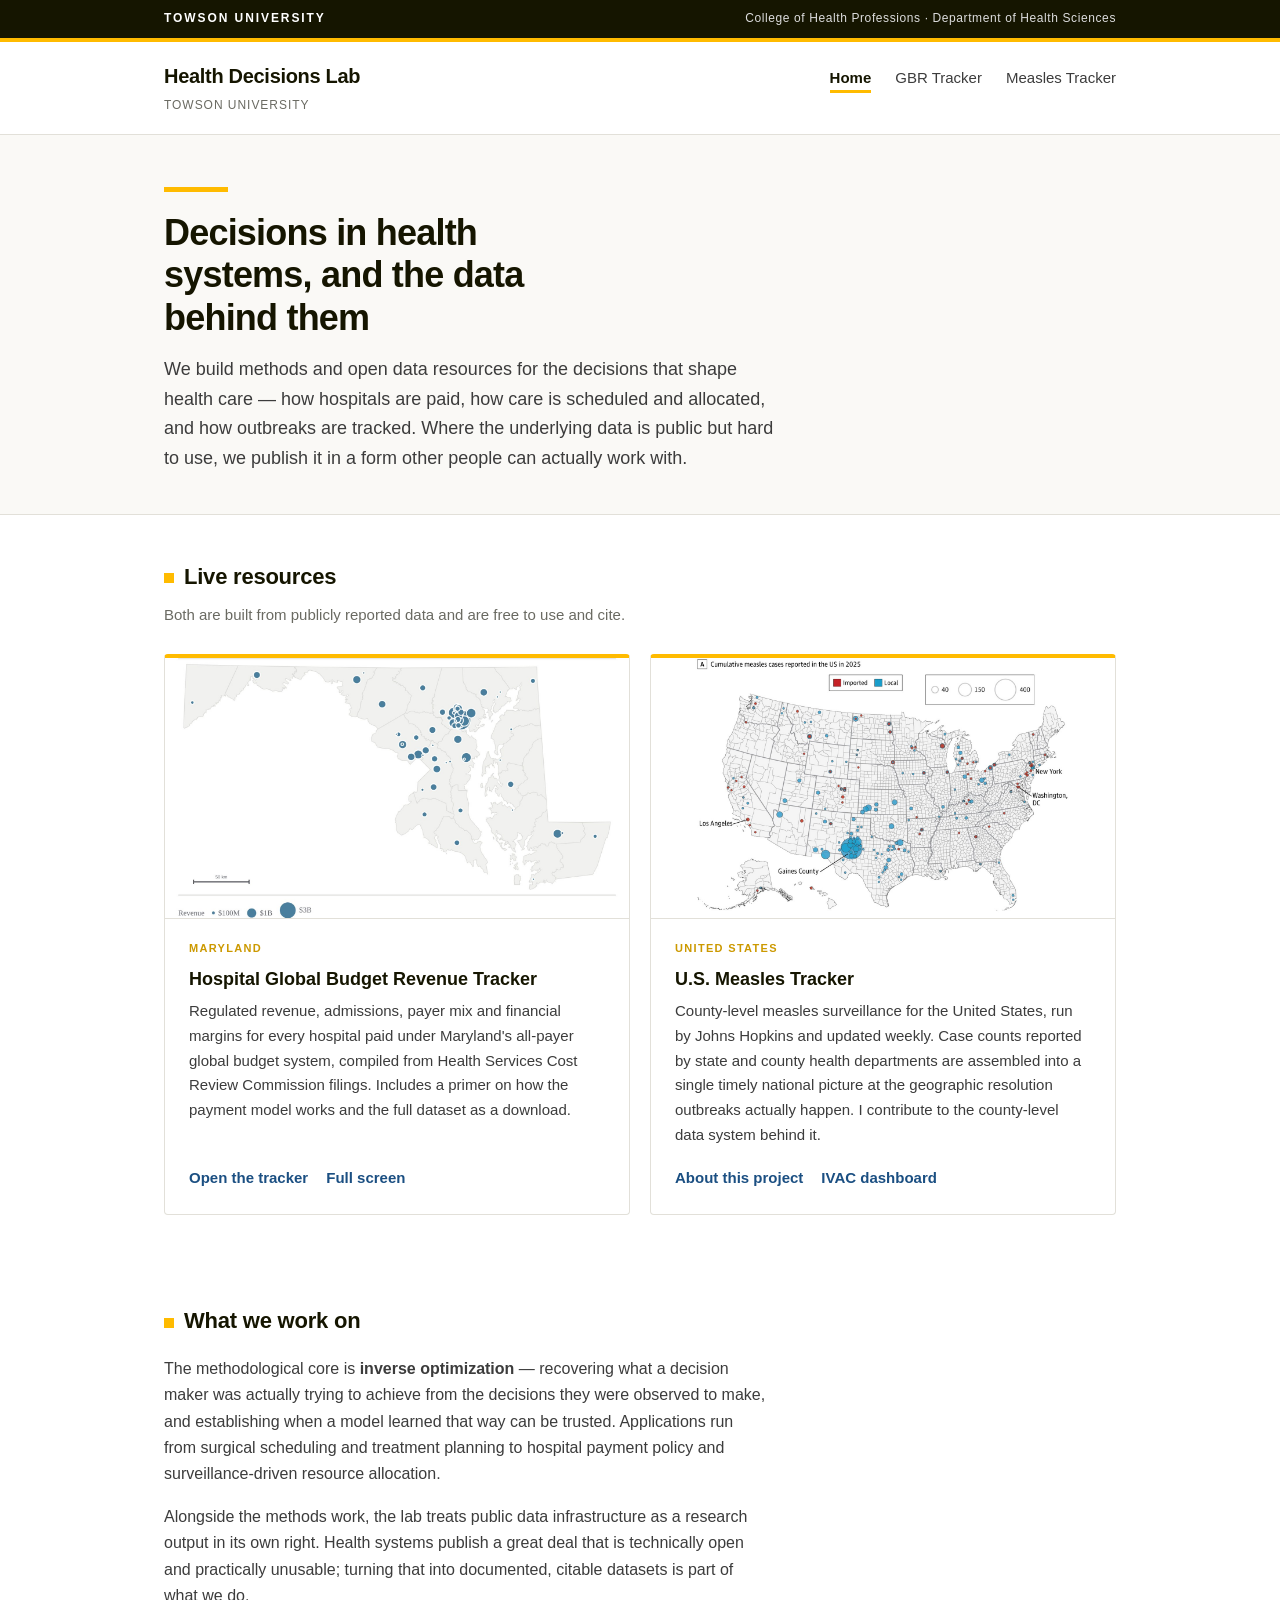
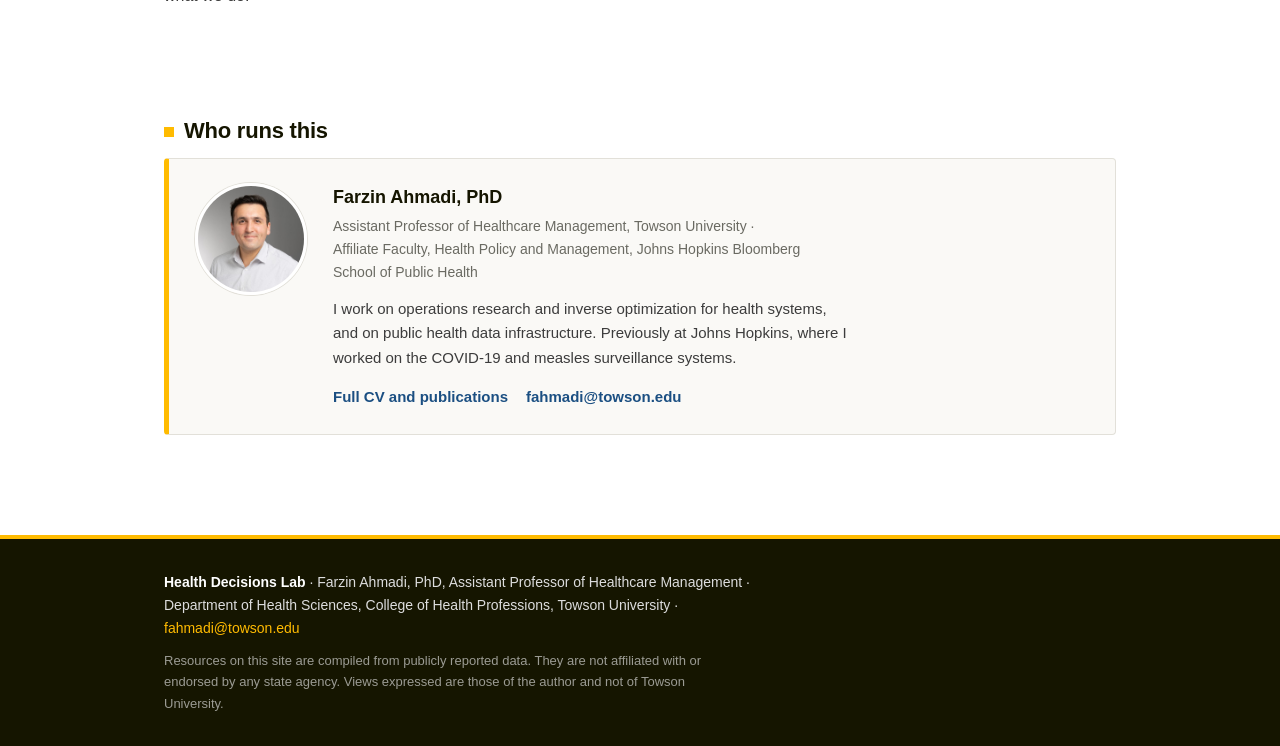
==== index.html @ e91b2a73 "Add files via upload" ====
<!DOCTYPE html>
<html lang="en">
<head>
<meta charset="utf-8">
<meta name="viewport" content="width=device-width, initial-scale=1">
<title>Health Decisions Lab — Towson University</title>
<meta name="description" content="Methods and open data resources for decisions in health systems: hospital payment, care operations, and disease surveillance. Farzin Ahmadi, Towson University.">
<link rel="stylesheet" href="styles.css">
</head>
<body>

<div class="tu-bar">
  <div class="tu-bar-inner">
    <a class="tu-wordmark" href="https://www.towson.edu/" target="_blank" rel="noopener">
      <!-- Optional: download the official TU mark from towson.edu/brand, save it as tu-logo.png
           in this folder, and uncomment the next line. Text fallback is used otherwise. -->
      <!-- <img src="tu-logo.png" alt=""> -->
      Towson University
    </a>
    <span class="tu-unit">College of Health Professions &middot; Department of Health Sciences</span>
  </div>
</div>

<header class="site-header">
  <div class="header-inner">
    <a class="brand" href="./">
      <span class="brand-name">Health Decisions Lab</span>
      <span class="brand-sub">Towson University</span>
    </a>
    <nav aria-label="Main">
      <ul>
        <li><a href="./" aria-current="page">Home</a></li>
        <li><a href="gbr-tracker.html">GBR Tracker</a></li>
        <li><a href="measles.html">Measles Tracker</a></li>
      </ul>
    </nav>
  </div>
</header>

<main>
  <div class="hero">
    <div class="wrap">
      <div class="rule"></div>
      <h1>Decisions in health systems, and the data behind them</h1>
      <p>We build methods and open data resources for the decisions that shape health care —
         how hospitals are paid, how care is scheduled and allocated, and how outbreaks are
         tracked. Where the underlying data is public but hard to use, we publish it in a form
         other people can actually work with.</p>
    </div>
  </div>

  <section>
    <div class="wrap">
      <h2><span class="tick"></span>Live resources</h2>
      <p class="section-note">Both are built from publicly reported data and are free to use and cite.</p>

      <div class="cards">

        <article class="card">
          <div class="card-thumb" style="background-image:url('img/gbr-card.jpg')"
               role="img" aria-label="Screenshot of the Maryland hospital global budget revenue tracker"></div>
          <p class="eyebrow">Maryland</p>
          <h3><a href="gbr-tracker.html">Hospital Global Budget Revenue Tracker</a></h3>
          <p>Regulated revenue, admissions, payer mix and financial margins for every hospital
             paid under Maryland's all-payer global budget system, compiled from Health Services
             Cost Review Commission filings. Includes a primer on how the payment model works
             and the full dataset as a download.</p>
          <div class="card-links">
            <a href="gbr-tracker.html">Open the tracker</a>
            <a href="https://farzinahmadi.github.io/maryland-gbr-tracker/" target="_blank" rel="noopener">Full screen</a>
          </div>
        </article>

        <article class="card">
          <div class="card-thumb" style="background-image:url('img/measles-card.jpg')"
               role="img" aria-label="Map of cumulative US measles cases in 2025, from Ahmadi et al., JAMA 2025"></div>
          <p class="eyebrow">United States</p>
          <h3><a href="measles.html">U.S. Measles Tracker</a></h3>
          <p>County-level measles surveillance for the United States, run by
             Johns Hopkins and updated weekly. Case counts reported by state and county health
             departments are assembled into a single timely national picture at the geographic
             resolution outbreaks actually happen. I contribute to the county-level data system
             behind it.</p>
          <div class="card-links">
            <a href="measles.html">About this project</a>
            <a href="https://publichealth.jhu.edu/ivac/resources/us-measles-tracker" target="_blank" rel="noopener">IVAC dashboard</a>
          </div>
        </article>

      </div>
    </div>
  </section>

  <section>
    <div class="wrap">
      <h2><span class="tick"></span>What we work on</h2>
      <p>The methodological core is <strong>inverse optimization</strong> — recovering what a
         decision maker was actually trying to achieve from the decisions they were observed to
         make, and establishing when a model learned that way can be trusted. Applications run
         from surgical scheduling and treatment planning to hospital payment policy and
         surveillance-driven resource allocation.</p>
      <p>Alongside the methods work, the lab treats public data infrastructure as a research
         output in its own right. Health systems publish a great deal that is technically open
         and practically unusable; turning that into documented, citable datasets is part of
         what we do.</p>
    </div>
  </section>

  <section>
    <div class="wrap">
      <h2><span class="tick"></span>Who runs this</h2>
      <div class="lead-card">
        <img class="lead-photo" src="img/farzin.jpg" alt="Farzin Ahmadi">
        <div class="lead-body">
          <p class="lead-name">Farzin Ahmadi, PhD</p>
          <p class="lead-role">Assistant Professor of Healthcare Management, Towson University &middot;
             Affiliate Faculty, Health Policy and Management, Johns Hopkins Bloomberg School of Public Health</p>
          <p class="lead-text">I work on operations research and inverse optimization for health
             systems, and on public health data infrastructure. Previously at Johns Hopkins, where
             I worked on the COVID-19 and measles surveillance systems.</p>
          <p class="lead-links">
            <a href="https://farzinahmadi.github.io/">Full CV and publications</a>
            <a href="mailto:fahmadi@towson.edu">fahmadi@towson.edu</a>
          </p>
        </div>
      </div>
    </div>
  </section>
</main>

<footer class="site-footer">
  <div class="wrap">
    <p><strong>Health Decisions Lab</strong> &middot; Farzin Ahmadi, PhD, Assistant Professor of
       Healthcare Management &middot; Department of Health Sciences, College of Health Professions,
       Towson University &middot; <a href="mailto:fahmadi@towson.edu">fahmadi@towson.edu</a></p>
    <p class="fine">Resources on this site are compiled from publicly reported data. They are not affiliated with or endorsed by any state agency. Views expressed are those of the author and not of Towson University.</p>
  </div>
</footer>


</body>
</html>
---- styles.css ----
/* Health Decisions Lab — Towson University
   Palette from TU Brand Toolkit: Gold #FFBB00, Black #151500,
   Old Gold #cc9900, Graphite #3C3C3C, Glen Mist #dddddd */

:root{
  --tu-gold:#FFBB00;
  --tu-black:#151500;
  --tu-oldgold:#cc9900;
  --tu-graphite:#3C3C3C;
  --tu-mist:#dddddd;

  --ink:#151500;
  --body:#3C3C3C;
  --muted:#6a6a62;
  --link:#1b4f82;
  --bg:#ffffff;
  --panel:#faf9f6;
  --line:#e2e0d9;
  --maxw:1000px;
}

*{box-sizing:border-box}
html{-webkit-text-size-adjust:100%}
body{
  margin:0;background:var(--bg);color:var(--body);
  font:16px/1.65 -apple-system,BlinkMacSystemFont,"Segoe UI",Roboto,"Helvetica Neue",Arial,sans-serif;
}
a{color:var(--link);text-decoration:none}
a:hover,a:focus{text-decoration:underline}
img{max-width:100%;height:auto}
.wrap{max-width:var(--maxw);margin:0 auto;padding:0 24px}

/* ---------- TU institutional bar ---------- */
.tu-bar{background:var(--tu-black);border-bottom:4px solid var(--tu-gold)}
.tu-bar-inner{
  max-width:var(--maxw);margin:0 auto;padding:9px 24px;
  display:flex;flex-wrap:wrap;gap:6px 18px;align-items:center;justify-content:space-between;
}
.tu-wordmark{
  display:flex;align-items:center;gap:10px;
  color:#fff;font-size:12px;font-weight:700;letter-spacing:.16em;text-transform:uppercase;
  text-decoration:none;
}
.tu-wordmark:hover{text-decoration:none;color:var(--tu-gold)}
.tu-wordmark img{height:22px;width:auto;display:block}
.tu-unit{color:var(--tu-mist);font-size:12px;letter-spacing:.05em}

/* ---------- site header ---------- */
.site-header{background:#fff;border-bottom:1px solid var(--line);position:sticky;top:0;z-index:20}
.header-inner{
  max-width:var(--maxw);margin:0 auto;padding:18px 24px;
  display:flex;flex-wrap:wrap;gap:12px 28px;align-items:baseline;justify-content:space-between;
}
.brand{text-decoration:none;color:inherit;display:block}
.brand:hover{text-decoration:none}
.brand-name{
  font-size:20px;font-weight:800;letter-spacing:-.015em;color:var(--ink);display:block;
}
.brand-sub{
  font-size:12px;color:var(--muted);display:block;margin-top:3px;
  letter-spacing:.08em;text-transform:uppercase;
}
nav ul{list-style:none;display:flex;flex-wrap:wrap;gap:24px;margin:0;padding:0}
nav a{
  font-size:15px;color:var(--body);text-decoration:none;
  padding-bottom:4px;border-bottom:3px solid transparent;
}
nav a:hover{color:var(--ink);text-decoration:none;border-bottom-color:var(--tu-mist)}
nav a[aria-current="page"]{color:var(--ink);font-weight:700;border-bottom-color:var(--tu-gold)}

/* ---------- hero ---------- */
.hero{padding:52px 0 40px;border-bottom:1px solid var(--line);background:var(--panel)}
.hero .rule{width:64px;height:5px;background:var(--tu-gold);margin:0 0 20px}
.hero h1{font-size:36px;line-height:1.18;letter-spacing:-.022em;margin:0 0 16px;color:var(--ink);max-width:21ch}
.hero p{font-size:18px;color:var(--body);margin:0;max-width:62ch}

/* ---------- sections ---------- */
main{padding-bottom:56px}
section{padding:44px 0}
h2{font-size:22px;letter-spacing:-.01em;margin:0 0 8px;color:var(--ink)}
h2 .tick{display:inline-block;width:10px;height:10px;background:var(--tu-gold);margin-right:10px;vertical-align:middle}
.section-note{color:var(--muted);font-size:15px;margin:0 0 26px;max-width:62ch}
p{max-width:68ch}

/* ---------- cards ---------- */
.cards{display:grid;gap:20px;grid-template-columns:repeat(auto-fit,minmax(290px,1fr))}
.card{
  background:#fff;border:1px solid var(--line);border-top:4px solid var(--tu-gold);
  border-radius:4px;padding:24px;display:flex;flex-direction:column;
}
.card h3{margin:0 0 8px;font-size:18px;color:var(--ink);line-height:1.35}
.card h3 a{color:var(--ink)}
.eyebrow{
  font-size:11px;letter-spacing:.12em;text-transform:uppercase;
  color:var(--tu-oldgold);font-weight:800;margin:0 0 10px;
}
.card p:not(.eyebrow){color:var(--body);font-size:15px;margin:0 24px 18px;flex:1}
.card-links{display:flex;flex-wrap:wrap;gap:18px;font-size:15px;font-weight:600}

/* ---------- embed ---------- */
.embed-bar{display:flex;flex-wrap:wrap;gap:12px 20px;align-items:baseline;justify-content:space-between;margin:0 0 14px}
.embed-bar p{margin:0;font-size:15px;color:var(--muted)}
.embed-frame{
  width:100%;height:calc(100vh - 250px);min-height:620px;
  border:1px solid var(--line);border-radius:4px;background:#fff;
}
.embed-fallback{font-size:15px;color:var(--muted);margin-top:14px}

/* ---------- footer ---------- */
.site-footer{background:var(--tu-black);border-top:4px solid var(--tu-gold);padding:32px 0;color:var(--tu-mist);font-size:14px}
.site-footer strong{color:#fff}
.site-footer p{margin:0 0 10px;max-width:80ch}
.site-footer a{color:var(--tu-gold)}
.site-footer .fine{color:#9b9b93;font-size:13px;margin-bottom:0}

@media (max-width:640px){
  .hero{padding:36px 0 28px}
  .hero h1{font-size:27px}
  .hero p{font-size:16px}
  .card h3{min-height:0}
  .embed-frame{height:calc(100vh - 210px);min-height:520px}
  .tu-bar-inner{padding:8px 20px}
  .tu-unit{display:none}
}

/* ---------- lead / byline ---------- */
.lead-card{
  display:flex;gap:26px;align-items:flex-start;flex-wrap:wrap;
  background:var(--panel);border:1px solid var(--line);border-left:5px solid var(--tu-gold);
  border-radius:4px;padding:24px 26px;
}
.lead-photo{
  width:112px;height:112px;border-radius:50%;object-fit:cover;
  border:3px solid #fff;box-shadow:0 0 0 1px var(--line);flex:none;
}
.lead-body{flex:1;min-width:260px}
.lead-name{font-size:18px;font-weight:800;color:var(--ink);margin:0 0 3px}
.lead-role{font-size:14px;color:var(--muted);margin:0 0 12px;max-width:60ch}
.lead-text{font-size:15px;margin:0 0 14px;max-width:62ch}
.lead-links{display:flex;flex-wrap:wrap;gap:18px;font-size:15px;font-weight:600;margin:0}

@media (max-width:640px){
  .lead-card{gap:18px;padding:20px}
  .lead-photo{width:88px;height:88px}
}

/* ---------- card thumbnails ---------- */
.card{padding:0;overflow:hidden}
.card .eyebrow{margin:20px 24px 10px}
.card h3{margin:0 24px 8px}
.card .card-links{margin:0 24px 24px}
.card-thumb{
  display:block;width:100%;aspect-ratio:16/9;
  background-color:#efece4;
  background-size:cover;background-position:top center;background-repeat:no-repeat;
  border-bottom:1px solid var(--line);
}
@supports not (aspect-ratio: 16/9){ .card-thumb{height:190px} }
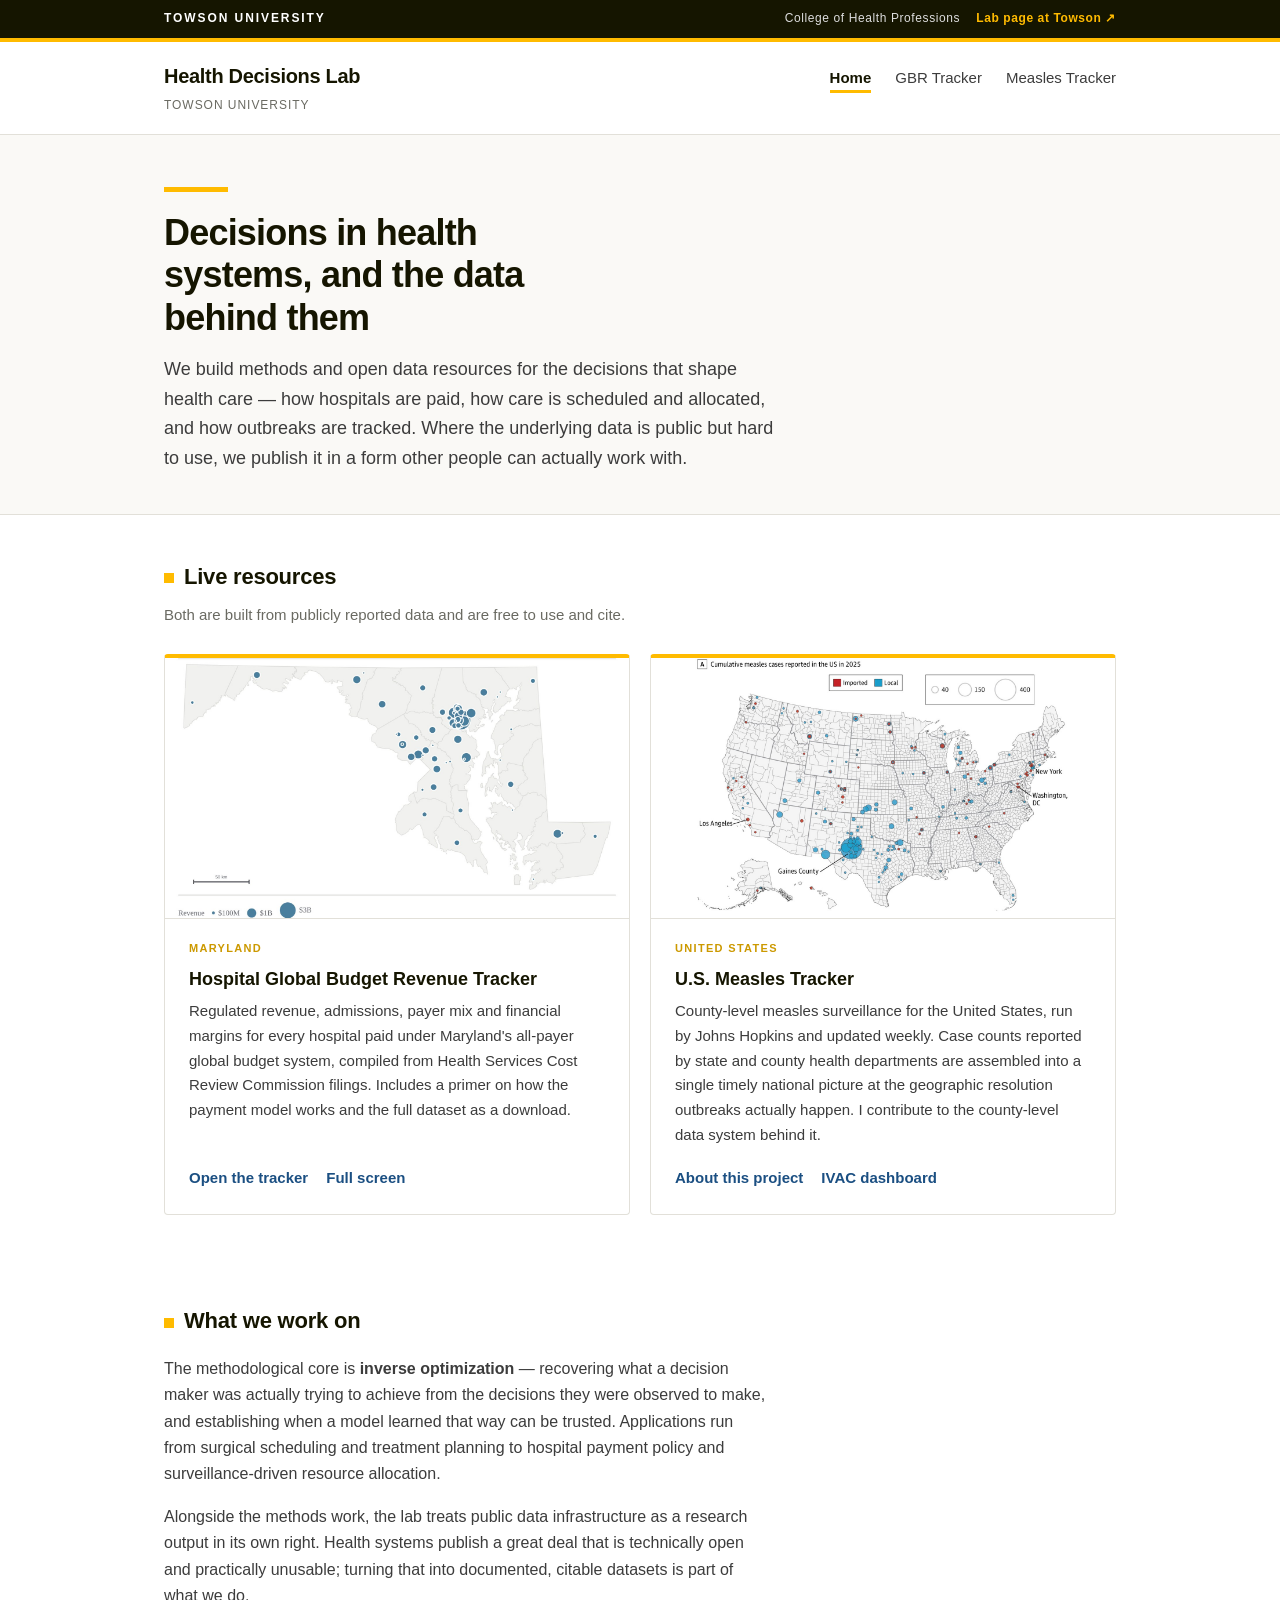
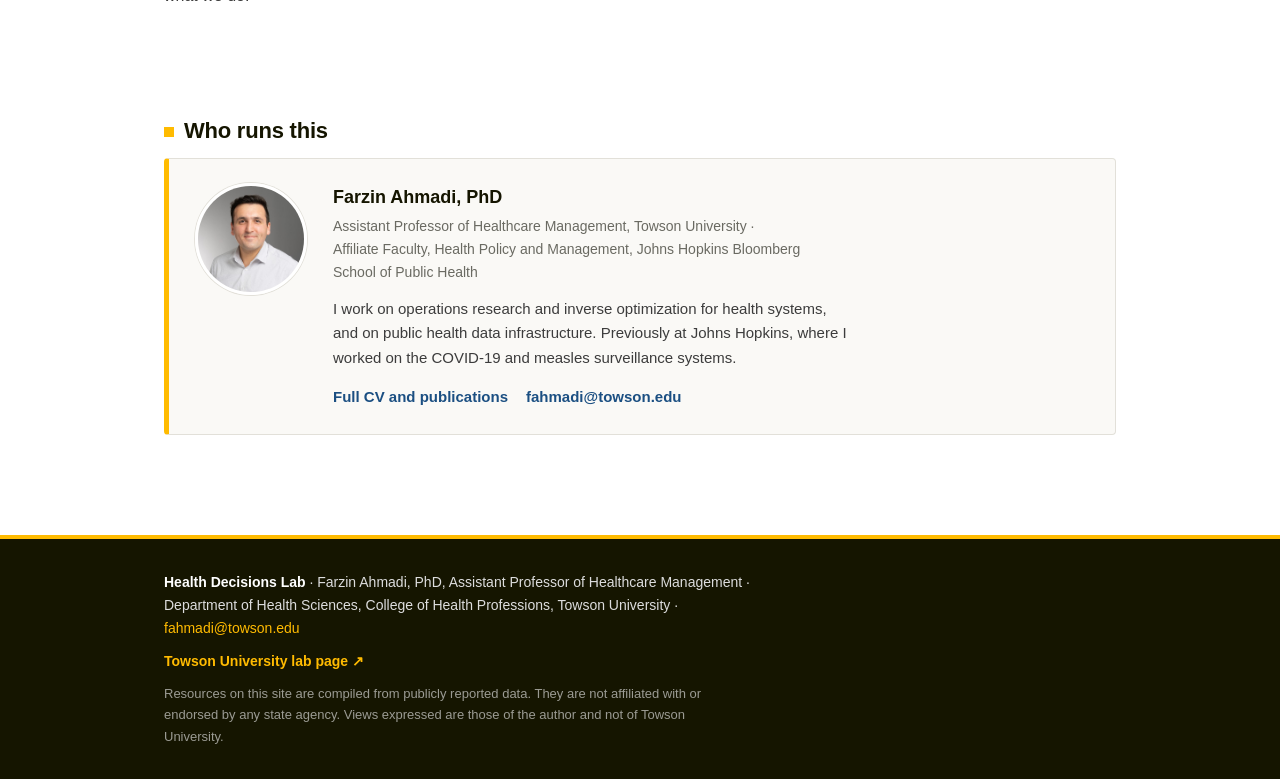
==== commit 6faaf1bd: "Add files via upload" ====
--- a/index.html
+++ b/index.html
@@ -17,7 +17,10 @@
       <!-- <img src="tu-logo.png" alt=""> -->
       Towson University
     </a>
-    <span class="tu-unit">College of Health Professions &middot; Department of Health Sciences</span>
+    <span class="tu-right">
+      <span class="tu-unit">College of Health Professions</span>
+      <a class="tu-link" href="https://wp.towson.edu/healthdecisions/">Lab page at Towson &#8599;</a>
+    </span>
   </div>
 </div>
 
@@ -133,6 +136,7 @@
     <p><strong>Health Decisions Lab</strong> &middot; Farzin Ahmadi, PhD, Assistant Professor of
        Healthcare Management &middot; Department of Health Sciences, College of Health Professions,
        Towson University &middot; <a href="mailto:fahmadi@towson.edu">fahmadi@towson.edu</a></p>
+    <p class="foot-link"><a href="https://wp.towson.edu/healthdecisions/">Towson University lab page &#8599;</a></p>
     <p class="fine">Resources on this site are compiled from publicly reported data. They are not affiliated with or endorsed by any state agency. Views expressed are those of the author and not of Towson University.</p>
   </div>
 </footer>
--- a/styles.css
+++ b/styles.css
@@ -156,3 +156,23 @@
   border-bottom:1px solid var(--line);
 }
 @supports not (aspect-ratio: 16/9){ .card-thumb{height:190px} }
+
+/* ---------- back-links to the Towson WordPress page ---------- */
+.tu-right{
+  display:flex;flex-wrap:wrap;align-items:center;gap:6px 16px;
+  margin-left:auto;
+}
+.tu-link{
+  color:var(--tu-gold);font-size:12px;font-weight:700;
+  letter-spacing:.05em;text-decoration:none;white-space:nowrap;
+}
+.tu-link:hover{color:#fff;text-decoration:underline}
+
+.foot-link{margin:0 0 10px}
+.foot-link a{color:var(--tu-gold);font-weight:700}
+
+@media (max-width:640px){
+  /* .tu-unit is hidden at this width; the back-link must stay visible */
+  .tu-right{gap:0}
+  .tu-link{font-size:11px}
+}
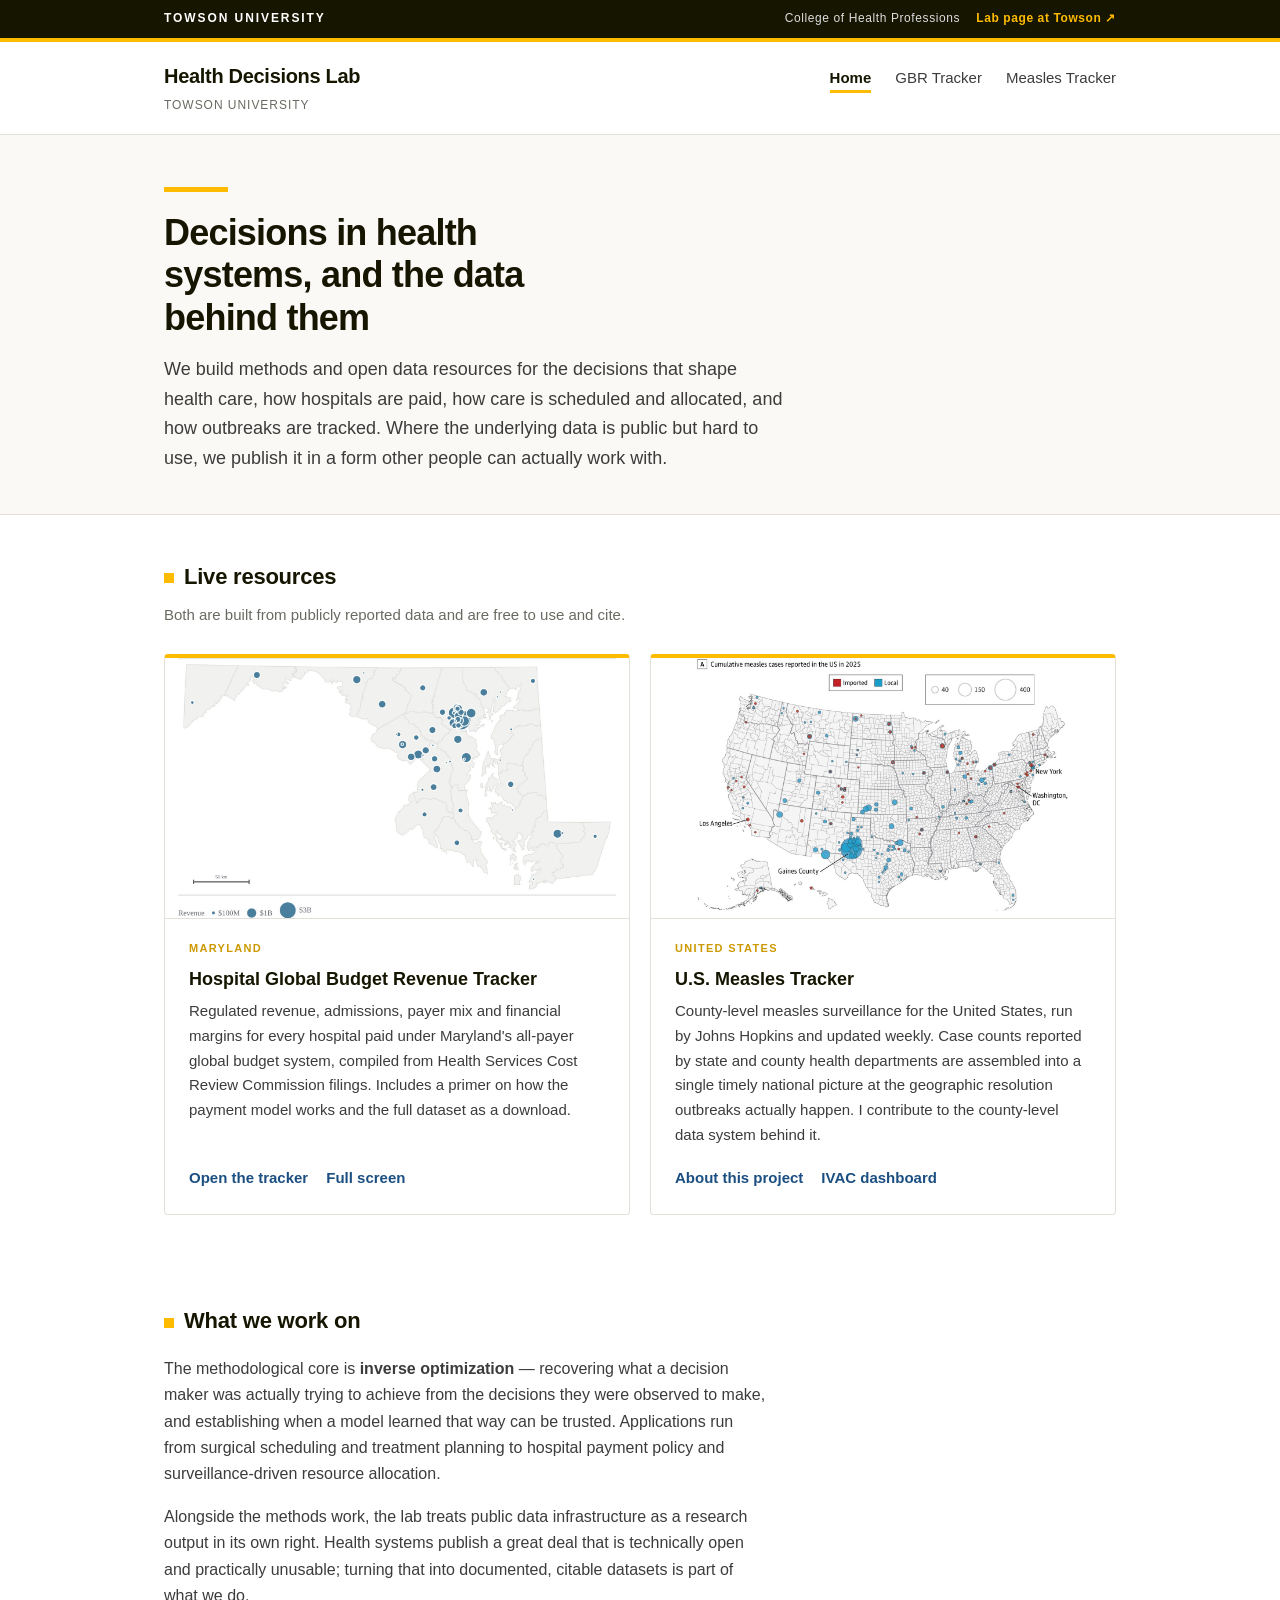
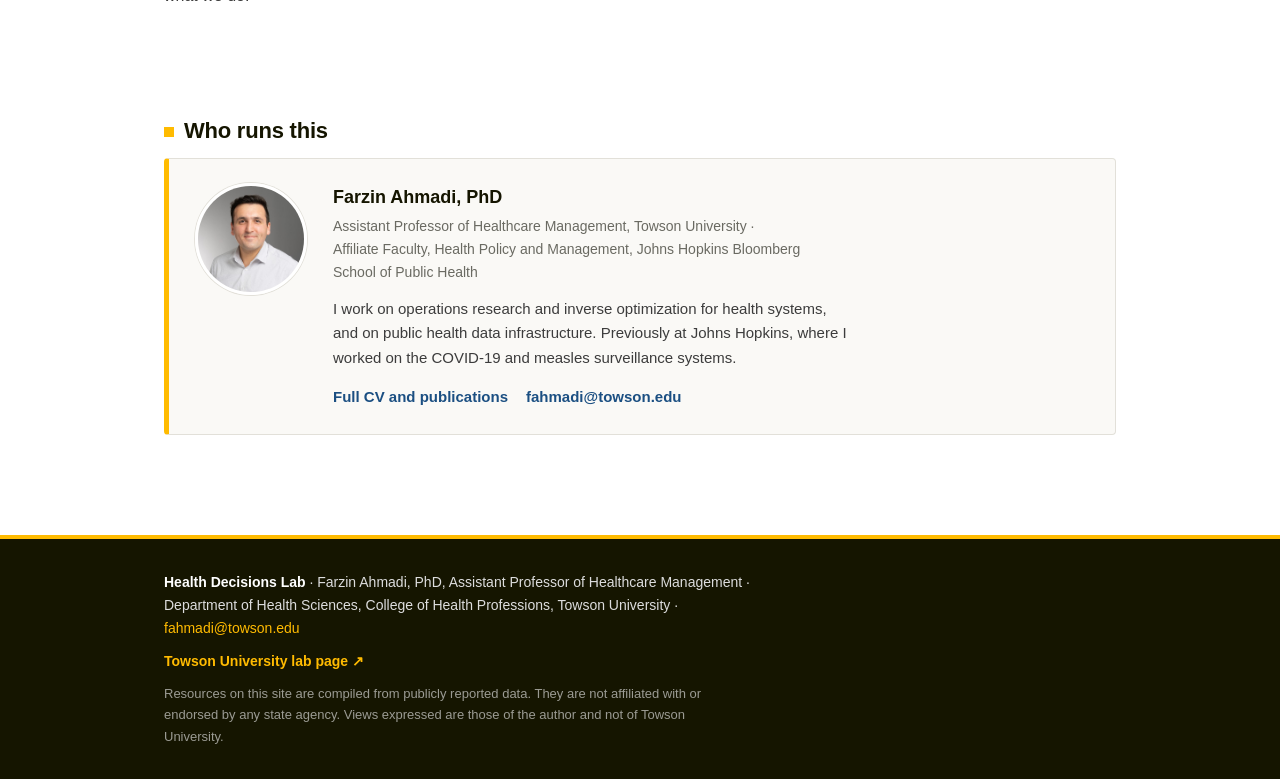
==== commit ade88df4: "Update index.html" ====
--- a/index.html
+++ b/index.html
@@ -45,7 +45,7 @@
     <div class="wrap">
       <div class="rule"></div>
       <h1>Decisions in health systems, and the data behind them</h1>
-      <p>We build methods and open data resources for the decisions that shape health care —
+      <p>We build methods and open data resources for the decisions that shape health care,
          how hospitals are paid, how care is scheduled and allocated, and how outbreaks are
          tracked. Where the underlying data is public but hard to use, we publish it in a form
          other people can actually work with.</p>
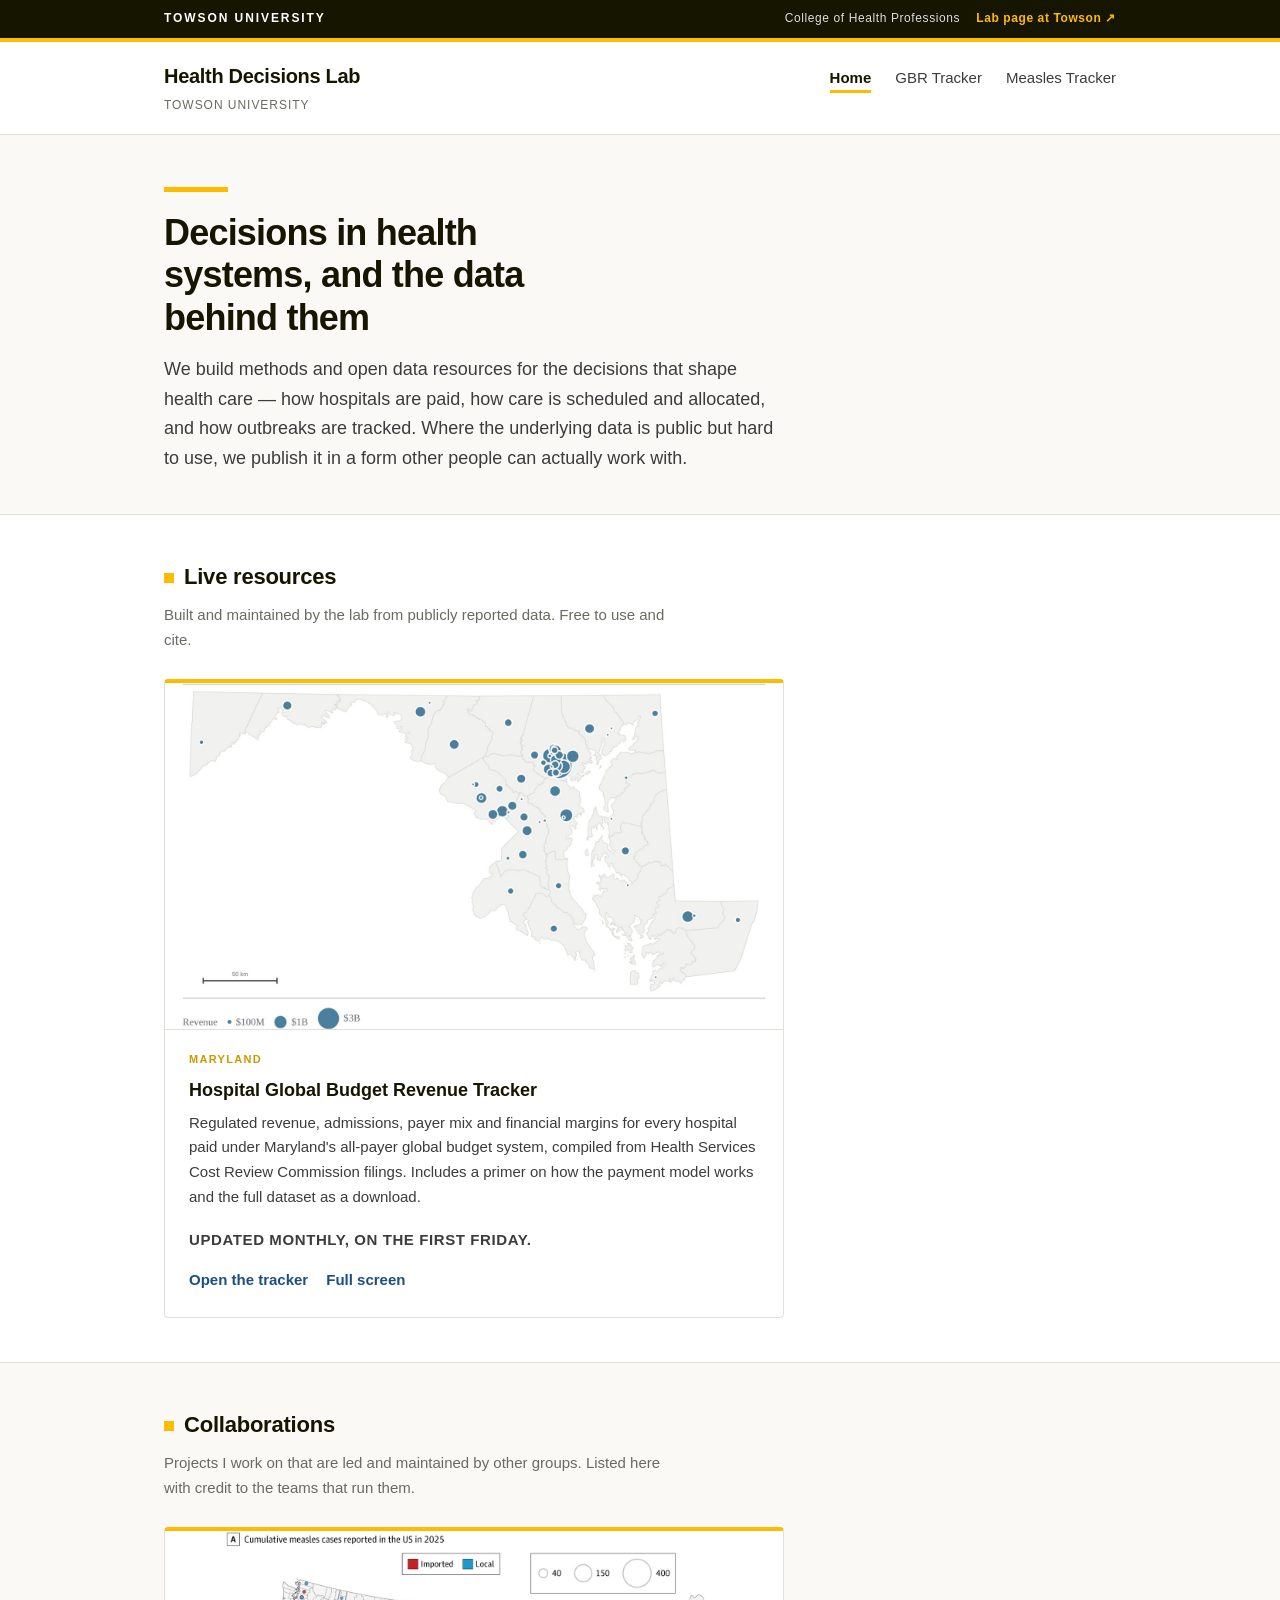
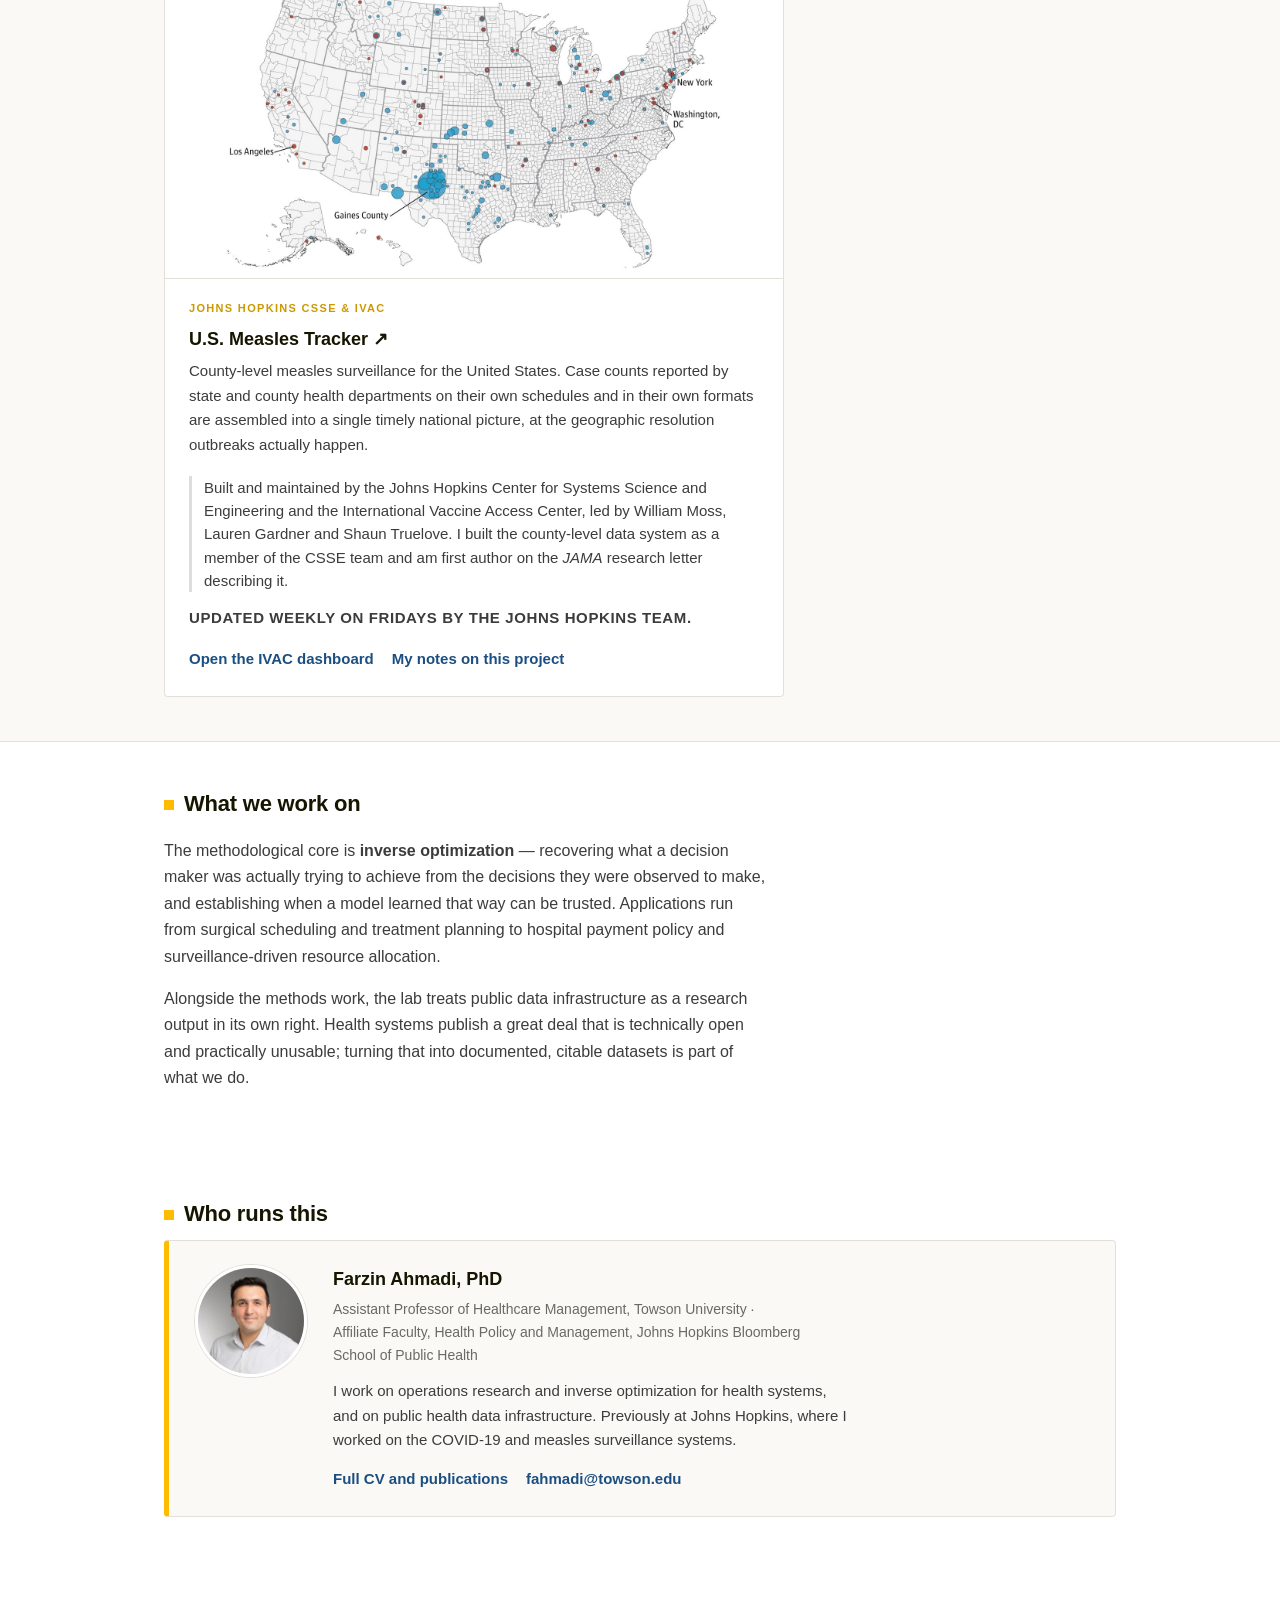
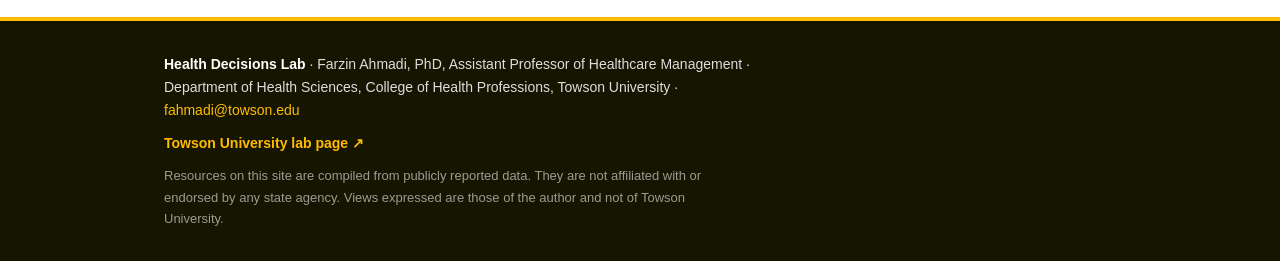
==== commit 92e201ed: "Add files via upload" ====
--- a/index.html
+++ b/index.html
@@ -45,7 +45,7 @@
     <div class="wrap">
       <div class="rule"></div>
       <h1>Decisions in health systems, and the data behind them</h1>
-      <p>We build methods and open data resources for the decisions that shape health care,
+      <p>We build methods and open data resources for the decisions that shape health care —
          how hospitals are paid, how care is scheduled and allocated, and how outbreaks are
          tracked. Where the underlying data is public but hard to use, we publish it in a form
          other people can actually work with.</p>
@@ -55,38 +55,56 @@
   <section>
     <div class="wrap">
       <h2><span class="tick"></span>Live resources</h2>
-      <p class="section-note">Both are built from publicly reported data and are free to use and cite.</p>
+      <p class="section-note">Built and maintained by the lab from publicly reported data.
+         Free to use and cite.</p>
 
-      <div class="cards">
+      <div class="cards cards--solo">
 
         <article class="card">
           <div class="card-thumb" style="background-image:url('img/gbr-card.jpg')"
-               role="img" aria-label="Screenshot of the Maryland hospital global budget revenue tracker"></div>
+               role="img" aria-label="Map of Maryland hospital revenue under global budgets"></div>
           <p class="eyebrow">Maryland</p>
           <h3><a href="gbr-tracker.html">Hospital Global Budget Revenue Tracker</a></h3>
           <p>Regulated revenue, admissions, payer mix and financial margins for every hospital
              paid under Maryland's all-payer global budget system, compiled from Health Services
              Cost Review Commission filings. Includes a primer on how the payment model works
              and the full dataset as a download.</p>
+          <p class="card-meta">Updated monthly, on the first Friday.</p>
           <div class="card-links">
             <a href="gbr-tracker.html">Open the tracker</a>
             <a href="https://farzinahmadi.github.io/maryland-gbr-tracker/" target="_blank" rel="noopener">Full screen</a>
           </div>
         </article>
 
+      </div>
+    </div>
+  </section>
+
+  <section class="section-alt">
+    <div class="wrap">
+      <h2><span class="tick"></span>Collaborations</h2>
+      <p class="section-note">Projects I work on that are led and maintained by other groups.
+         Listed here with credit to the teams that run them.</p>
+
+      <div class="cards cards--solo">
+
         <article class="card">
           <div class="card-thumb" style="background-image:url('img/measles-card.jpg')"
                role="img" aria-label="Map of cumulative US measles cases in 2025, from Ahmadi et al., JAMA 2025"></div>
-          <p class="eyebrow">United States</p>
-          <h3><a href="measles.html">U.S. Measles Tracker</a></h3>
-          <p>County-level measles surveillance for the United States, run by
-             Johns Hopkins and updated weekly. Case counts reported by state and county health
-             departments are assembled into a single timely national picture at the geographic
-             resolution outbreaks actually happen. I contribute to the county-level data system
-             behind it.</p>
+          <p class="eyebrow">Johns Hopkins CSSE &amp; IVAC</p>
+          <h3><a href="https://publichealth.jhu.edu/ivac/resources/us-measles-tracker" target="_blank" rel="noopener">U.S. Measles Tracker&nbsp;&#8599;</a></h3>
+          <p>County-level measles surveillance for the United States. Case counts reported by
+             state and county health departments on their own schedules and in their own formats
+             are assembled into a single timely national picture, at the geographic resolution
+             outbreaks actually happen.</p>
+          <p class="card-credit">Built and maintained by the Johns Hopkins Center for Systems Science
+             and Engineering and the International Vaccine Access Center, led by William Moss,
+             Lauren Gardner and Shaun Truelove. I built the county-level data system as a member
+             of the CSSE team and am first author on the <em>JAMA</em> research letter describing it.</p>
+          <p class="card-meta">Updated weekly on Fridays by the Johns Hopkins team.</p>
           <div class="card-links">
-            <a href="measles.html">About this project</a>
-            <a href="https://publichealth.jhu.edu/ivac/resources/us-measles-tracker" target="_blank" rel="noopener">IVAC dashboard</a>
+            <a href="https://publichealth.jhu.edu/ivac/resources/us-measles-tracker" target="_blank" rel="noopener">Open the IVAC dashboard</a>
+            <a href="measles.html">My notes on this project</a>
           </div>
         </article>
 
--- a/styles.css
+++ b/styles.css
@@ -176,3 +176,21 @@
   .tu-right{gap:0}
   .tu-link{font-size:11px}
 }
+
+/* ---------- solo cards, credit lines, update cadence ---------- */
+.cards--solo{grid-template-columns:minmax(0,620px)}
+.card-credit{
+  font-size:13.5px;line-height:1.55;color:var(--muted);
+  border-left:3px solid var(--tu-mist);padding-left:12px;
+  margin:0 24px 14px !important;flex:none !important;
+}
+.card-meta{
+  font-size:12px;letter-spacing:.04em;font-weight:700;color:var(--tu-oldgold);
+  text-transform:uppercase;margin:0 24px 16px !important;flex:none !important;
+}
+.section-alt{background:var(--panel);border-top:1px solid var(--line);border-bottom:1px solid var(--line)}
+.hero-note{font-size:15px;color:var(--muted);max-width:66ch;margin-top:14px}
+.citation{
+  font-size:13.5px;line-height:1.6;color:var(--muted);
+  border-left:3px solid var(--tu-gold);padding-left:12px;max-width:74ch;
+}
